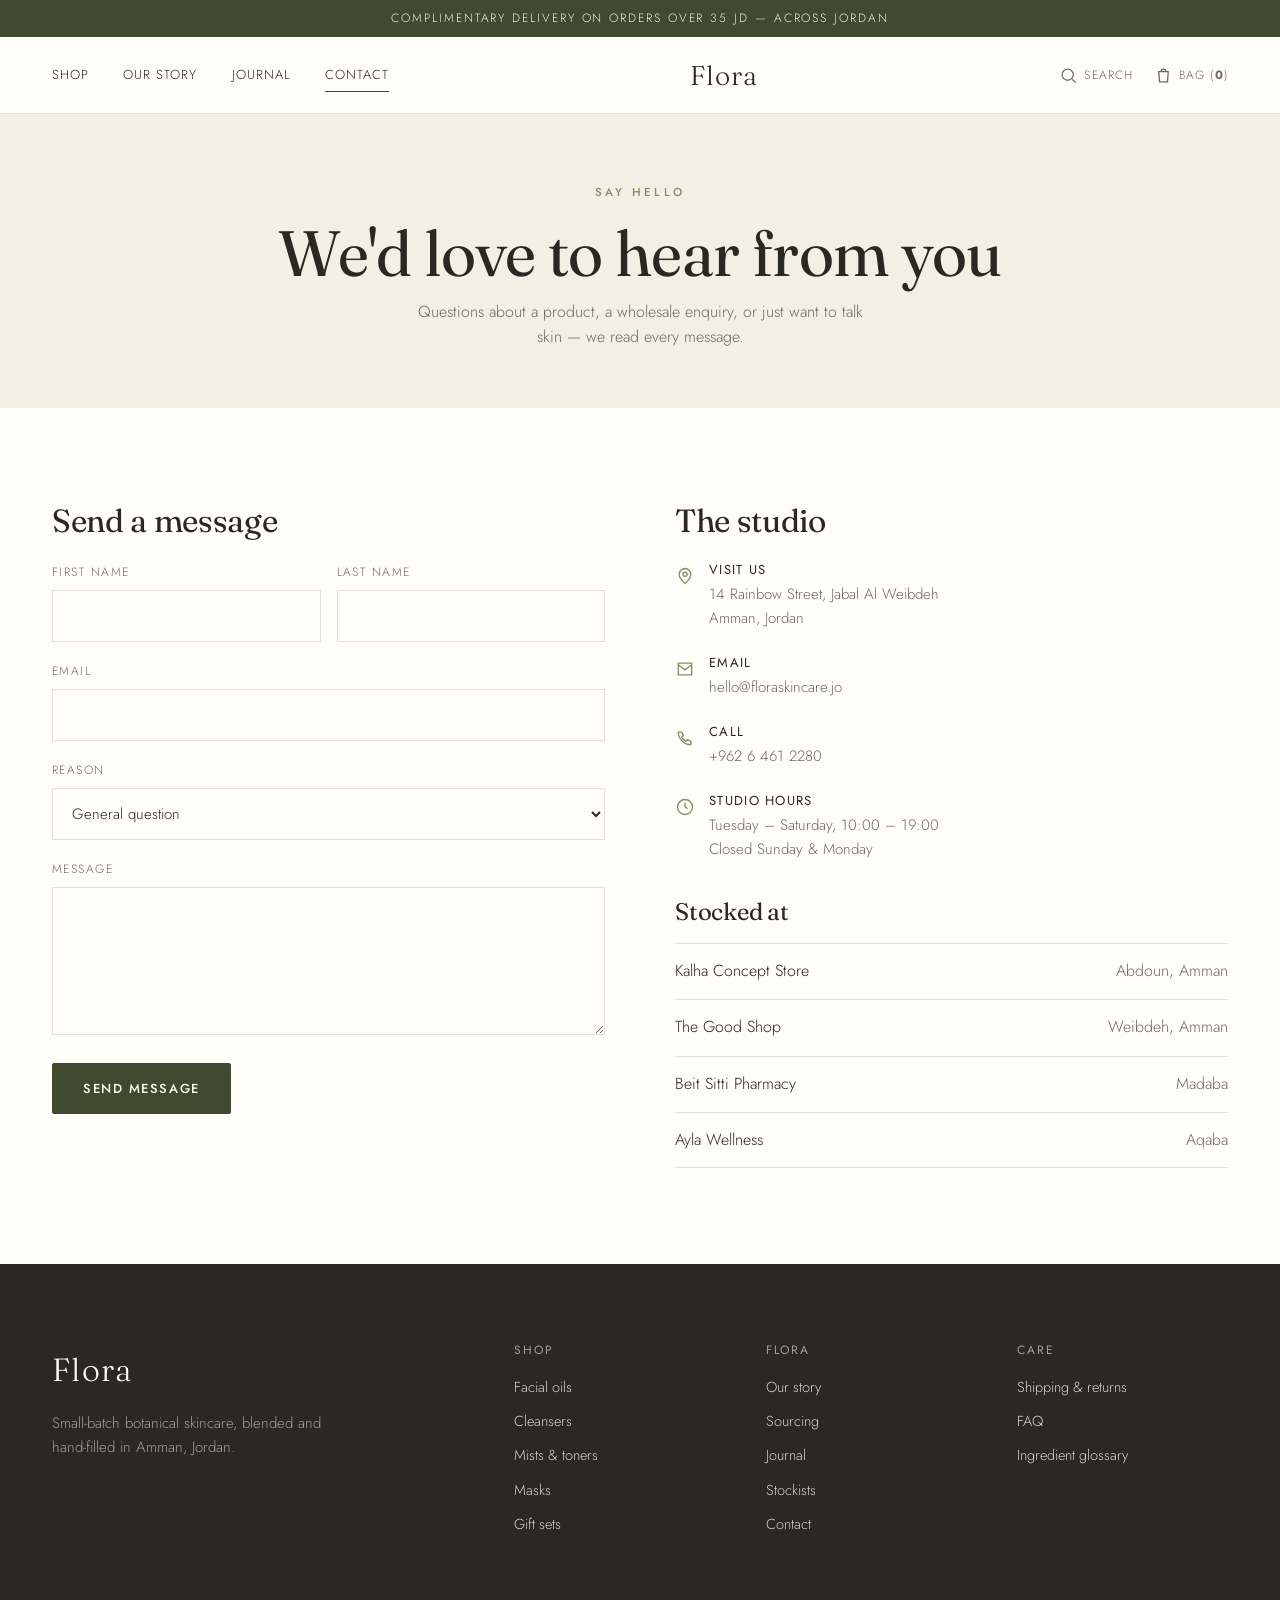
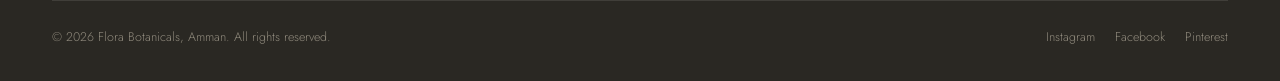
==== contact.html @ 38a959c9 "Flora — botanical skincare storefront Home, shop, story, journal and contact. Static site, no build " ====
<!DOCTYPE html>
<html lang="en">
<head>
<meta charset="UTF-8">
<meta name="viewport" content="width=device-width, initial-scale=1.0">
<title>Contact & Stockists — Flora Botanical Skincare</title>
<meta name="description" content="Visit the Flora studio in Jabal Al Weibdeh, Amman, find a stockist near you, or get in touch.">
<link rel="icon" href="assets/favicon.svg" type="image/svg+xml">
<link rel="preconnect" href="https://fonts.googleapis.com">
<link rel="preconnect" href="https://fonts.gstatic.com" crossorigin>
<link href="https://fonts.googleapis.com/css2?family=Fraunces:ital,opsz,wght@0,9..144,400;0,9..144,500;1,9..144,400&family=Jost:wght@300;400;500&display=swap" rel="stylesheet">
<link rel="stylesheet" href="assets/css/style.css">
</head>
<body>
<div class="topbar">Complimentary delivery on orders over 35 JD — across Jordan</div>
<header>
  <div class="wrap nav">
    <button class="burger" aria-label="Menu"><span></span><span></span><span></span></button>
    <nav class="nav-links"><a href="shop.html">Shop</a><a href="story.html">Our Story</a><a href="journal.html">Journal</a><a href="contact.html" class="active">Contact</a></nav>
    <a href="index.html" class="brand-word">Flora</a>
    <div class="nav-right">
      <span class="nav-icon"><svg viewBox="0 0 24 24" fill="none" stroke="currentColor" stroke-width="1.6"><circle cx="11" cy="11" r="7"/><path d="M21 21l-4.3-4.3"/></svg><span>Search</span></span>
      <a href="shop.html" class="nav-icon"><svg viewBox="0 0 24 24" fill="none" stroke="currentColor" stroke-width="1.6"><path d="M6 7h12l-1 13H7L6 7z"/><path d="M9 7a3 3 0 0 1 6 0"/></svg><span>Bag (<b data-cart-count>0</b>)</span></a>
    </div>
  </div>
</header>

<div class="page-hero">
  <span class="eyebrow">Say hello</span>
  <h1>We'd love to hear from you</h1>
  <p>Questions about a product, a wholesale enquiry, or just want to talk skin — we read every message.</p>
</div>

<section>
  <div class="wrap cgrid">
    <div data-r>
      <h2 style="font-size:32px;margin-bottom:24px">Send a message</h2>
      <form data-form>
        <div style="display:grid;grid-template-columns:1fr 1fr;gap:16px">
          <div class="field"><label>First name</label><input type="text" required></div>
          <div class="field"><label>Last name</label><input type="text" required></div>
        </div>
        <div class="field"><label>Email</label><input type="email" required></div>
        <div class="field"><label>Reason</label>
          <select><option>General question</option><option>Product advice</option><option>Order & delivery</option><option>Wholesale / stockist</option><option>Press</option></select>
        </div>
        <div class="field"><label>Message</label><textarea rows="5" required></textarea></div>
        <button class="btn" type="submit">Send message</button>
        <p data-note style="display:none;color:var(--sage);margin-top:14px">Thank you — we'll reply within two working days.</p>
      </form>
    </div>
    <div data-r>
      <h2 style="font-size:32px;margin-bottom:24px">The studio</h2>
      <div class="info-row"><svg viewBox="0 0 24 24" fill="none" stroke="currentColor" stroke-width="1.6"><path d="M12 21s-7-6-7-11a7 7 0 0 1 14 0c0 5-7 11-7 11z"/><circle cx="12" cy="10" r="2.5"/></svg><div><h4>Visit us</h4><p>14 Rainbow Street, Jabal Al Weibdeh<br>Amman, Jordan</p></div></div>
      <div class="info-row"><svg viewBox="0 0 24 24" fill="none" stroke="currentColor" stroke-width="1.6"><path d="M4 5h16v14H4z"/><path d="M4 7l8 6 8-6"/></svg><div><h4>Email</h4><p>hello@floraskincare.jo</p></div></div>
      <div class="info-row"><svg viewBox="0 0 24 24" fill="none" stroke="currentColor" stroke-width="1.6"><path d="M4 5c0 8 7 15 15 15v-4l-4-2-2 2a12 12 0 0 1-5-5l2-2-2-4H4z"/></svg><div><h4>Call</h4><p>+962 6 461 2280</p></div></div>
      <div class="info-row"><svg viewBox="0 0 24 24" fill="none" stroke="currentColor" stroke-width="1.6"><circle cx="12" cy="12" r="9"/><path d="M12 7v5l3 2"/></svg><div><h4>Studio hours</h4><p>Tuesday – Saturday, 10:00 – 19:00<br>Closed Sunday & Monday</p></div></div>

      <h3 style="font-size:24px;margin:38px 0 18px">Stocked at</h3>
      <div style="display:grid;gap:2px">
        <div style="display:flex;justify-content:space-between;padding:14px 0;border-top:1px solid var(--line)"><span>Kalha Concept Store</span><span style="color:var(--muted)">Abdoun, Amman</span></div>
        <div style="display:flex;justify-content:space-between;padding:14px 0;border-top:1px solid var(--line)"><span>The Good Shop</span><span style="color:var(--muted)">Weibdeh, Amman</span></div>
        <div style="display:flex;justify-content:space-between;padding:14px 0;border-top:1px solid var(--line)"><span>Beit Sitti Pharmacy</span><span style="color:var(--muted)">Madaba</span></div>
        <div style="display:flex;justify-content:space-between;padding:14px 0;border-top:1px solid var(--line);border-bottom:1px solid var(--line)"><span>Ayla Wellness</span><span style="color:var(--muted)">Aqaba</span></div>
      </div>
    </div>
  </div>
</section>

<footer>
  <div class="wrap">
    <div class="foot-top">
      <div class="foot-brand"><span class="brand-word">Flora</span><p>Small-batch botanical skincare, blended and hand-filled in Amman, Jordan.</p></div>
      <div class="foot-col"><h4>Shop</h4><a href="shop.html">Facial oils</a><a href="shop.html">Cleansers</a><a href="shop.html">Mists & toners</a><a href="shop.html">Masks</a><a href="shop.html">Gift sets</a></div>
      <div class="foot-col"><h4>Flora</h4><a href="story.html">Our story</a><a href="story.html">Sourcing</a><a href="journal.html">Journal</a><a href="contact.html">Stockists</a><a href="contact.html">Contact</a></div>
      <div class="foot-col"><h4>Care</h4><a href="contact.html">Shipping & returns</a><a href="contact.html">FAQ</a><a href="contact.html">Ingredient glossary</a></div>
    </div>
    <div class="foot-bottom"><span>© <span data-year>2026</span> Flora Botanicals, Amman. All rights reserved.</span><div class="socials"><a href="#">Instagram</a><a href="#">Facebook</a><a href="#">Pinterest</a></div></div>
  </div>
</footer>
<script src="assets/js/main.js"></script>
</body>
</html>
---- assets/css/style.css ----
/* Flora — botanical skincare. Design system. */
:root{
  --paper:#fffdf8; --cream:#f4efe4; --sand:#ece4d3;
  --olive:#3f4a2e; --sage:#7f9163; --sage-soft:#aeb994;
  --clay:#b06a49; --ink:#2a2823; --muted:#6f6a5e; --line:rgba(42,40,35,.14);
  --serif:"Fraunces",Georgia,serif; --sans:"Jost",system-ui,sans-serif;
  --wrap:1240px; --ease:cubic-bezier(.22,1,.36,1);
}
*{margin:0;padding:0;box-sizing:border-box}
html{scroll-behavior:smooth}
body{font-family:var(--sans);background:var(--paper);color:var(--ink);line-height:1.6;font-weight:300;-webkit-font-smoothing:antialiased}
img{display:block;max-width:100%}
a{color:inherit;text-decoration:none}
.wrap{max-width:var(--wrap);margin:0 auto;padding:0 32px}
h1,h2,h3,h4{font-family:var(--serif);font-weight:400;line-height:1.08;letter-spacing:-.01em}
.serif-i{font-style:italic}
.eyebrow{font-family:var(--sans);font-size:11.5px;letter-spacing:.28em;text-transform:uppercase;color:var(--sage);font-weight:500}
.lede{font-size:19px;color:var(--muted);font-weight:300;max-width:56ch}

/* buttons */
.btn{display:inline-flex;align-items:center;gap:9px;font-family:var(--sans);font-size:13px;letter-spacing:.12em;text-transform:uppercase;font-weight:500;padding:15px 30px;border-radius:2px;border:1px solid var(--olive);background:var(--olive);color:var(--paper);cursor:pointer;transition:.4s var(--ease)}
.btn:hover{background:transparent;color:var(--olive)}
.btn-ghost{background:transparent;color:var(--olive)}
.btn-ghost:hover{background:var(--olive);color:var(--paper)}
.link-underline{position:relative;font-size:13px;letter-spacing:.1em;text-transform:uppercase;padding-bottom:3px}
.link-underline::after{content:"";position:absolute;left:0;bottom:0;width:100%;height:1px;background:currentColor;transform:scaleX(0);transform-origin:right;transition:transform .4s var(--ease)}
.link-underline:hover::after{transform:scaleX(1);transform-origin:left}

/* announcement + header */
.topbar{background:var(--olive);color:var(--cream);text-align:center;font-size:12px;letter-spacing:.16em;text-transform:uppercase;padding:9px 16px}
header{position:sticky;top:0;z-index:50;background:rgba(255,253,248,.9);backdrop-filter:blur(10px);border-bottom:1px solid var(--line)}
.nav{display:flex;align-items:center;justify-content:space-between;height:76px}
.nav-links{display:flex;gap:34px}
.nav-links a{font-size:13px;letter-spacing:.08em;text-transform:uppercase;color:var(--ink);position:relative;padding:4px 0}
.nav-links a::after{content:"";position:absolute;left:0;bottom:-2px;width:100%;height:1px;background:var(--olive);transform:scaleX(0);transform-origin:right;transition:transform .35s var(--ease)}
.nav-links a:hover::after,.nav-links a.active::after{transform:scaleX(1);transform-origin:left}
.brand-word{font-family:var(--serif);font-size:27px;letter-spacing:.04em}
.nav-right{display:flex;align-items:center;gap:20px}
.nav-icon{display:flex;align-items:center;gap:6px;font-size:12px;letter-spacing:.1em;text-transform:uppercase;color:var(--muted)}
.nav-icon svg{width:19px;height:19px}
.burger{display:none;flex-direction:column;gap:5px;background:none;border:none;cursor:pointer;padding:6px}
.burger span{width:24px;height:1.5px;background:var(--ink);transition:.3s}

/* hero */
.hero{position:relative;min-height:88vh;display:flex;align-items:flex-end;overflow:hidden}
.hero-bg{position:absolute;inset:0}
.hero-bg img{width:100%;height:100%;object-fit:cover}
.hero-bg::after{content:"";position:absolute;inset:0;background:linear-gradient(180deg,rgba(30,34,20,.15),rgba(30,34,20,.55))}
.hero-in{position:relative;z-index:2;color:var(--paper);padding-bottom:74px;max-width:680px}
.hero-in .eyebrow{color:var(--sage-soft)}
.hero h1{font-size:clamp(46px,7vw,88px);color:var(--paper);margin:16px 0 20px}
.hero p{font-size:18px;color:rgba(255,253,248,.86);max-width:46ch;margin-bottom:30px;font-weight:300}
.hero .btn{border-color:var(--paper);background:var(--paper);color:var(--olive)}
.hero .btn:hover{background:transparent;color:var(--paper)}

/* section frame */
section{padding:96px 0}
.sec-head{display:flex;justify-content:space-between;align-items:flex-end;gap:24px;margin-bottom:52px;flex-wrap:wrap}
.sec-head h2{font-size:clamp(30px,4vw,46px)}
.sec-head p{max-width:40ch}

/* product grid */
.prod-grid{display:grid;grid-template-columns:repeat(3,1fr);gap:34px 30px}
.prod{cursor:pointer}
.prod-media{position:relative;aspect-ratio:4/5;overflow:hidden;background:var(--cream);margin-bottom:18px}
.prod-media img{width:100%;height:100%;object-fit:cover;transition:transform 1.1s var(--ease)}
.prod:hover .prod-media img{transform:scale(1.06)}
.prod-tag{position:absolute;top:14px;left:14px;background:var(--paper);color:var(--olive);font-size:10.5px;letter-spacing:.14em;text-transform:uppercase;padding:5px 11px;border-radius:2px}
.prod-cat{font-size:11px;letter-spacing:.16em;text-transform:uppercase;color:var(--sage);margin-bottom:6px}
.prod h3{font-size:21px;margin-bottom:4px}
.prod-foot{display:flex;justify-content:space-between;align-items:center;margin-top:9px}
.prod-price{font-family:var(--serif);font-size:18px}
.prod-add{font-size:11.5px;letter-spacing:.12em;text-transform:uppercase;color:var(--olive);border-bottom:1px solid var(--olive);padding-bottom:2px;opacity:0;transform:translateY(4px);transition:.4s var(--ease)}
.prod:hover .prod-add{opacity:1;transform:none}

/* split feature */
.split{display:grid;grid-template-columns:1fr 1fr;align-items:center;gap:76px}
.split.reverse .split-media{order:2}
.split-media{aspect-ratio:4/5;overflow:hidden;background:var(--cream)}
.split-media img{width:100%;height:100%;object-fit:cover}
.split-copy h2{font-size:clamp(30px,4vw,48px);margin:18px 0 22px}
.split-copy p{color:var(--muted);margin-bottom:18px}
.split-copy .btn{margin-top:14px}

/* ritual band */
.band{background:var(--olive);color:var(--cream)}
.band .eyebrow{color:var(--sage-soft)}
.steps{display:grid;grid-template-columns:repeat(3,1fr);gap:40px;margin-top:52px}
.step{border-top:1px solid rgba(255,253,248,.2);padding-top:22px}
.step .num{font-family:var(--serif);font-size:15px;color:var(--sage-soft);margin-bottom:16px}
.step h3{font-size:24px;color:var(--paper);margin-bottom:10px}
.step p{color:rgba(255,253,248,.72);font-size:15px}

/* ingredient marquee */
.ticker{border-top:1px solid var(--line);border-bottom:1px solid var(--line);overflow:hidden;padding:22px 0}
.ticker-in{display:flex;gap:56px;white-space:nowrap;animation:scroll 34s linear infinite;width:max-content}
.ticker span{font-family:var(--serif);font-size:26px;font-style:italic;color:var(--sage);display:inline-flex;align-items:center;gap:56px}
.ticker span::after{content:"✦";color:var(--clay);font-style:normal;font-size:14px}
@keyframes scroll{to{transform:translateX(-50%)}}

/* journal */
.jgrid{display:grid;grid-template-columns:repeat(3,1fr);gap:36px}
.jcard .jmedia{aspect-ratio:3/2;overflow:hidden;margin-bottom:18px;background:var(--cream)}
.jcard .jmedia img{width:100%;height:100%;object-fit:cover;transition:transform 1s var(--ease)}
.jcard:hover .jmedia img{transform:scale(1.05)}
.jcard .jmeta{font-size:11.5px;letter-spacing:.14em;text-transform:uppercase;color:var(--sage);margin-bottom:9px}
.jcard h3{font-size:23px;line-height:1.2;margin-bottom:8px}
.jcard p{color:var(--muted);font-size:15px}

/* testimonial */
.quote{text-align:center;max-width:840px;margin:0 auto}
.quote .stars{color:var(--clay);letter-spacing:4px;margin-bottom:26px}
.quote blockquote{font-family:var(--serif);font-size:clamp(26px,3.4vw,40px);line-height:1.25;font-style:italic}
.quote cite{display:block;margin-top:26px;font-style:normal;font-size:12px;letter-spacing:.16em;text-transform:uppercase;color:var(--muted)}

/* newsletter */
.news{background:var(--cream);text-align:center}
.news h2{font-size:clamp(30px,4vw,46px);margin-bottom:14px}
.news p{color:var(--muted);max-width:44ch;margin:0 auto 30px}
.news form{display:flex;max-width:460px;margin:0 auto;gap:10px}
.news input{flex:1;padding:15px 18px;border:1px solid var(--line);background:var(--paper);font:inherit;font-size:15px}
.news input:focus{outline:none;border-color:var(--olive)}

/* footer */
footer{background:var(--ink);color:#d8d2c4;padding:80px 0 34px}
.foot-top{display:grid;grid-template-columns:2fr 1fr 1fr 1fr;gap:40px;padding-bottom:54px;border-bottom:1px solid rgba(255,255,255,.1)}
.foot-brand .brand-word{color:var(--paper);font-size:32px}
.foot-brand p{color:#a49e90;margin-top:16px;max-width:34ch;font-size:15px}
.foot-col h4{font-family:var(--sans);font-size:12px;letter-spacing:.16em;text-transform:uppercase;color:#a49e90;margin-bottom:18px}
.foot-col a{display:block;color:#d8d2c4;font-size:14.5px;margin-bottom:11px;transition:.3s}
.foot-col a:hover{color:var(--sage-soft)}
.foot-bottom{display:flex;justify-content:space-between;align-items:center;padding-top:26px;font-size:12.5px;color:#8f897c;flex-wrap:wrap;gap:12px}
.foot-bottom .socials{display:flex;gap:20px}

/* page hero (inner) */
.page-hero{background:var(--cream);padding:64px 0 58px;text-align:center}
.page-hero h1{font-size:clamp(38px,5vw,64px);margin:14px 0 12px}
.page-hero p{color:var(--muted);max-width:52ch;margin:0 auto}

/* shop toolbar */
.shop-bar{display:flex;justify-content:space-between;align-items:center;margin-bottom:46px;flex-wrap:wrap;gap:18px}
.filters{display:flex;gap:8px;flex-wrap:wrap}
.filters button{font-family:var(--sans);font-size:12px;letter-spacing:.1em;text-transform:uppercase;padding:9px 18px;border:1px solid var(--line);background:transparent;color:var(--muted);cursor:pointer;border-radius:2px;transition:.3s}
.filters button.on,.filters button:hover{background:var(--olive);color:var(--paper);border-color:var(--olive)}
.sort{font-size:13px;color:var(--muted)}

/* reveal */
[data-r]{opacity:0;transform:translateY(22px);transition:opacity .8s var(--ease),transform .8s var(--ease)}
[data-r].in{opacity:1;transform:none}

/* forms / contact */
.cgrid{display:grid;grid-template-columns:1fr 1fr;gap:70px}
.field{margin-bottom:20px}
.field label{display:block;font-size:12px;letter-spacing:.12em;text-transform:uppercase;color:var(--muted);margin-bottom:8px}
.field input,.field textarea,.field select{width:100%;padding:13px 15px;border:1px solid var(--line);background:var(--paper);font:inherit;font-size:15px;color:var(--ink)}
.field input:focus,.field textarea:focus{outline:none;border-color:var(--olive)}
.info-row{display:flex;gap:14px;margin-bottom:26px}
.info-row svg{width:20px;height:20px;color:var(--sage);flex:none;margin-top:3px}
.info-row h4{font-family:var(--sans);font-size:13px;letter-spacing:.1em;text-transform:uppercase;margin-bottom:5px}
.info-row p{color:var(--muted);font-size:15px}

@media(max-width:1000px){
  .prod-grid,.jgrid,.steps{grid-template-columns:repeat(2,1fr)}
  .split,.cgrid{grid-template-columns:1fr;gap:40px}
  .split.reverse .split-media{order:0}
  .foot-top{grid-template-columns:1fr 1fr}
}
@media(max-width:640px){
  .wrap{padding:0 20px}
  .nav-links,.nav-icon span{display:none}
  .burger{display:flex}
  section{padding:64px 0}
  .prod-grid,.jgrid,.steps,.foot-top{grid-template-columns:1fr}
  .news form{flex-direction:column}
  .mobile-open .nav-links{display:flex;position:absolute;top:76px;left:0;right:0;flex-direction:column;background:var(--paper);padding:24px 20px;gap:18px;border-bottom:1px solid var(--line)}
}
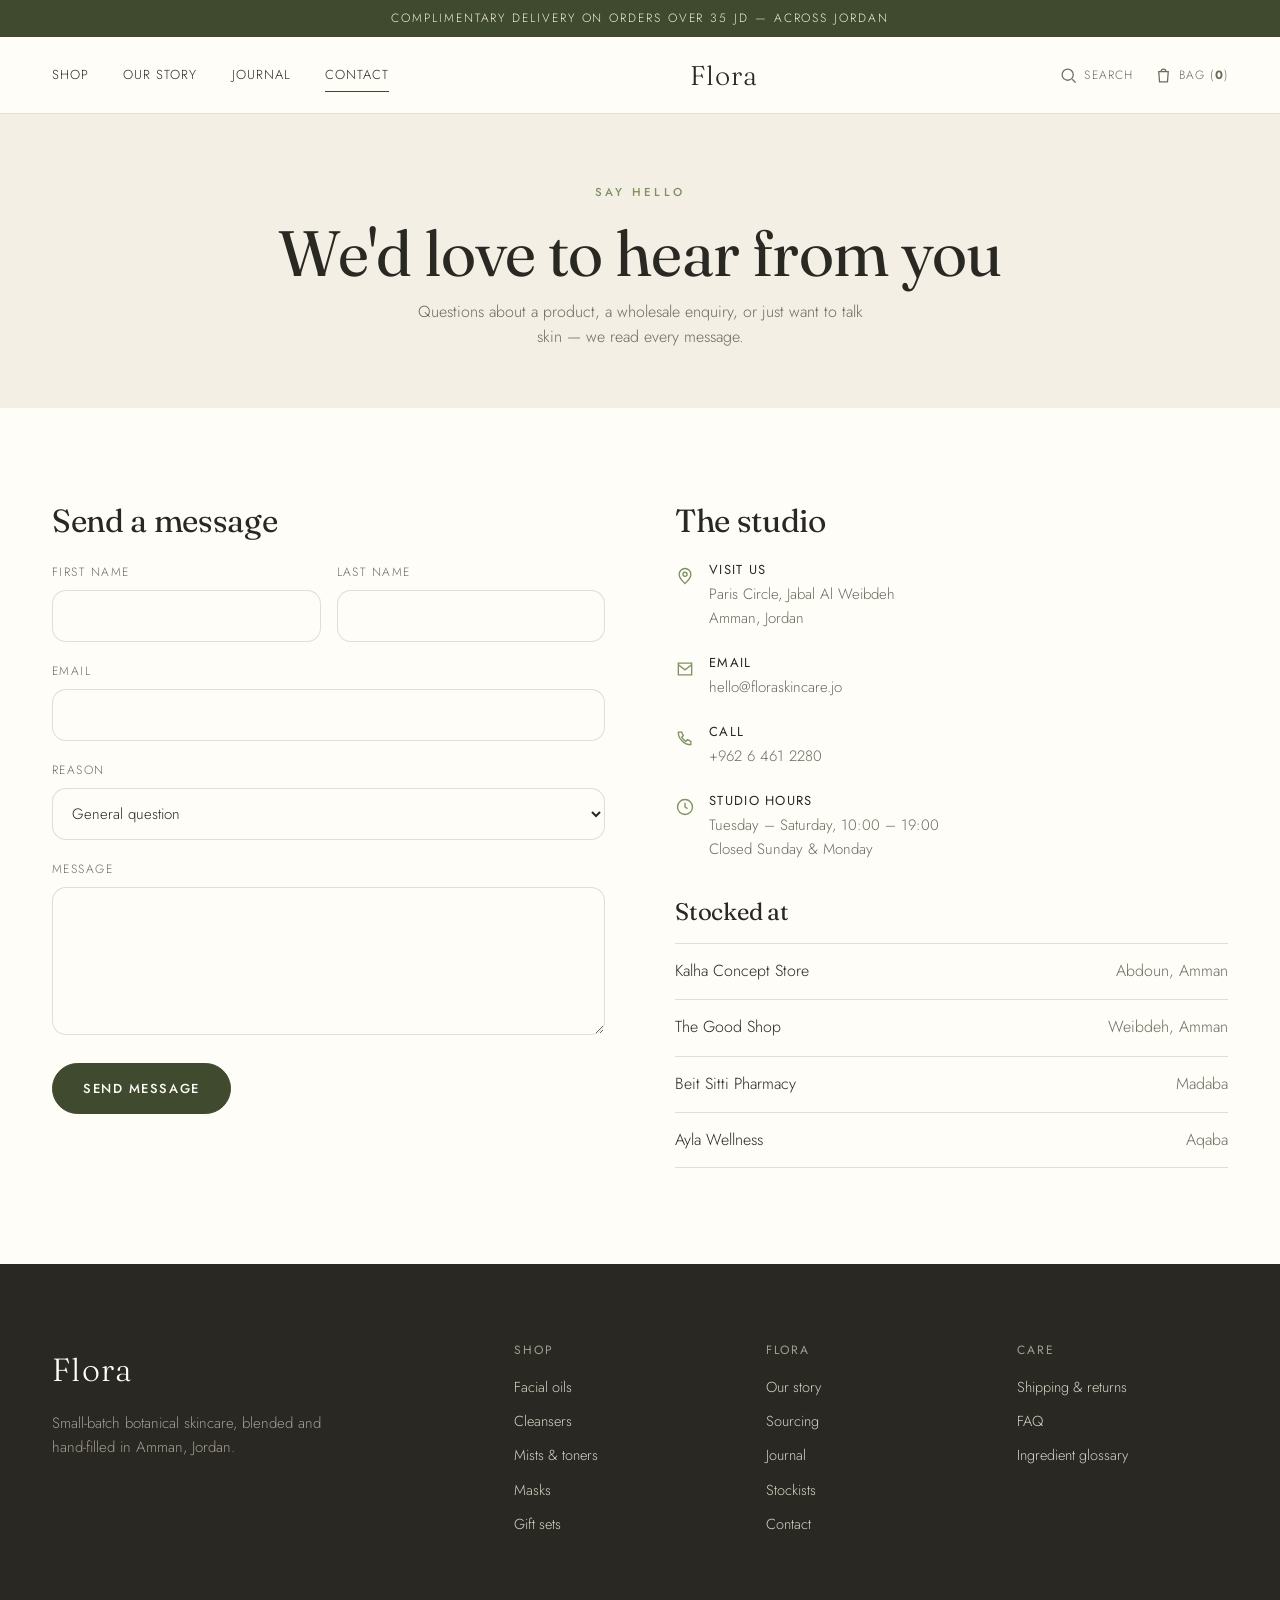
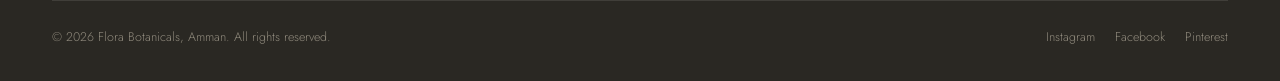
==== commit 30fc32af: "Flora: round the design; fix studio address - Introduce a rounded radius scale (--r-pill/--r-lg/--r-" ====
--- a/contact.html
+++ b/contact.html
@@ -51,7 +51,7 @@
     </div>
     <div data-r>
       <h2 style="font-size:32px;margin-bottom:24px">The studio</h2>
-      <div class="info-row"><svg viewBox="0 0 24 24" fill="none" stroke="currentColor" stroke-width="1.6"><path d="M12 21s-7-6-7-11a7 7 0 0 1 14 0c0 5-7 11-7 11z"/><circle cx="12" cy="10" r="2.5"/></svg><div><h4>Visit us</h4><p>14 Rainbow Street, Jabal Al Weibdeh<br>Amman, Jordan</p></div></div>
+      <div class="info-row"><svg viewBox="0 0 24 24" fill="none" stroke="currentColor" stroke-width="1.6"><path d="M12 21s-7-6-7-11a7 7 0 0 1 14 0c0 5-7 11-7 11z"/><circle cx="12" cy="10" r="2.5"/></svg><div><h4>Visit us</h4><p>Paris Circle, Jabal Al Weibdeh<br>Amman, Jordan</p></div></div>
       <div class="info-row"><svg viewBox="0 0 24 24" fill="none" stroke="currentColor" stroke-width="1.6"><path d="M4 5h16v14H4z"/><path d="M4 7l8 6 8-6"/></svg><div><h4>Email</h4><p>hello@floraskincare.jo</p></div></div>
       <div class="info-row"><svg viewBox="0 0 24 24" fill="none" stroke="currentColor" stroke-width="1.6"><path d="M4 5c0 8 7 15 15 15v-4l-4-2-2 2a12 12 0 0 1-5-5l2-2-2-4H4z"/></svg><div><h4>Call</h4><p>+962 6 461 2280</p></div></div>
       <div class="info-row"><svg viewBox="0 0 24 24" fill="none" stroke="currentColor" stroke-width="1.6"><circle cx="12" cy="12" r="9"/><path d="M12 7v5l3 2"/></svg><div><h4>Studio hours</h4><p>Tuesday – Saturday, 10:00 – 19:00<br>Closed Sunday & Monday</p></div></div>
--- a/assets/css/style.css
+++ b/assets/css/style.css
@@ -5,6 +5,8 @@
   --clay:#b06a49; --ink:#2a2823; --muted:#6f6a5e; --line:rgba(42,40,35,.14);
   --serif:"Fraunces",Georgia,serif; --sans:"Jost",system-ui,sans-serif;
   --wrap:1240px; --ease:cubic-bezier(.22,1,.36,1);
+  /* rounded, soft-edged design language (Flora leans organic, not sharp) */
+  --r-pill:999px; --r-lg:24px; --r-md:14px;
 }
 *{margin:0;padding:0;box-sizing:border-box}
 html{scroll-behavior:smooth}
@@ -18,7 +20,7 @@
 .lede{font-size:19px;color:var(--muted);font-weight:300;max-width:56ch}
 
 /* buttons */
-.btn{display:inline-flex;align-items:center;gap:9px;font-family:var(--sans);font-size:13px;letter-spacing:.12em;text-transform:uppercase;font-weight:500;padding:15px 30px;border-radius:2px;border:1px solid var(--olive);background:var(--olive);color:var(--paper);cursor:pointer;transition:.4s var(--ease)}
+.btn{display:inline-flex;align-items:center;gap:9px;font-family:var(--sans);font-size:13px;letter-spacing:.12em;text-transform:uppercase;font-weight:500;padding:15px 30px;border-radius:var(--r-pill);border:1px solid var(--olive);background:var(--olive);color:var(--paper);cursor:pointer;transition:.4s var(--ease)}
 .btn:hover{background:transparent;color:var(--olive)}
 .btn-ghost{background:transparent;color:var(--olive)}
 .btn-ghost:hover{background:var(--olive);color:var(--paper)}
@@ -62,10 +64,10 @@
 /* product grid */
 .prod-grid{display:grid;grid-template-columns:repeat(3,1fr);gap:34px 30px}
 .prod{cursor:pointer}
-.prod-media{position:relative;aspect-ratio:4/5;overflow:hidden;background:var(--cream);margin-bottom:18px}
+.prod-media{position:relative;aspect-ratio:4/5;overflow:hidden;background:var(--cream);margin-bottom:18px;border-radius:var(--r-lg)}
 .prod-media img{width:100%;height:100%;object-fit:cover;transition:transform 1.1s var(--ease)}
 .prod:hover .prod-media img{transform:scale(1.06)}
-.prod-tag{position:absolute;top:14px;left:14px;background:var(--paper);color:var(--olive);font-size:10.5px;letter-spacing:.14em;text-transform:uppercase;padding:5px 11px;border-radius:2px}
+.prod-tag{position:absolute;top:14px;left:14px;background:var(--paper);color:var(--olive);font-size:10.5px;letter-spacing:.14em;text-transform:uppercase;padding:5px 11px;border-radius:var(--r-pill)}
 .prod-cat{font-size:11px;letter-spacing:.16em;text-transform:uppercase;color:var(--sage);margin-bottom:6px}
 .prod h3{font-size:21px;margin-bottom:4px}
 .prod-foot{display:flex;justify-content:space-between;align-items:center;margin-top:9px}
@@ -76,7 +78,7 @@
 /* split feature */
 .split{display:grid;grid-template-columns:1fr 1fr;align-items:center;gap:76px}
 .split.reverse .split-media{order:2}
-.split-media{aspect-ratio:4/5;overflow:hidden;background:var(--cream)}
+.split-media{aspect-ratio:4/5;overflow:hidden;background:var(--cream);border-radius:var(--r-lg)}
 .split-media img{width:100%;height:100%;object-fit:cover}
 .split-copy h2{font-size:clamp(30px,4vw,48px);margin:18px 0 22px}
 .split-copy p{color:var(--muted);margin-bottom:18px}
@@ -100,7 +102,7 @@
 
 /* journal */
 .jgrid{display:grid;grid-template-columns:repeat(3,1fr);gap:36px}
-.jcard .jmedia{aspect-ratio:3/2;overflow:hidden;margin-bottom:18px;background:var(--cream)}
+.jcard .jmedia{aspect-ratio:3/2;overflow:hidden;margin-bottom:18px;background:var(--cream);border-radius:var(--r-lg)}
 .jcard .jmedia img{width:100%;height:100%;object-fit:cover;transition:transform 1s var(--ease)}
 .jcard:hover .jmedia img{transform:scale(1.05)}
 .jcard .jmeta{font-size:11.5px;letter-spacing:.14em;text-transform:uppercase;color:var(--sage);margin-bottom:9px}
@@ -118,7 +120,7 @@
 .news h2{font-size:clamp(30px,4vw,46px);margin-bottom:14px}
 .news p{color:var(--muted);max-width:44ch;margin:0 auto 30px}
 .news form{display:flex;max-width:460px;margin:0 auto;gap:10px}
-.news input{flex:1;padding:15px 18px;border:1px solid var(--line);background:var(--paper);font:inherit;font-size:15px}
+.news input{flex:1;padding:15px 18px;border:1px solid var(--line);background:var(--paper);font:inherit;font-size:15px;border-radius:var(--r-md)}
 .news input:focus{outline:none;border-color:var(--olive)}
 
 /* footer */
@@ -140,7 +142,7 @@
 /* shop toolbar */
 .shop-bar{display:flex;justify-content:space-between;align-items:center;margin-bottom:46px;flex-wrap:wrap;gap:18px}
 .filters{display:flex;gap:8px;flex-wrap:wrap}
-.filters button{font-family:var(--sans);font-size:12px;letter-spacing:.1em;text-transform:uppercase;padding:9px 18px;border:1px solid var(--line);background:transparent;color:var(--muted);cursor:pointer;border-radius:2px;transition:.3s}
+.filters button{font-family:var(--sans);font-size:12px;letter-spacing:.1em;text-transform:uppercase;padding:9px 18px;border:1px solid var(--line);background:transparent;color:var(--muted);cursor:pointer;border-radius:var(--r-pill);transition:.3s}
 .filters button.on,.filters button:hover{background:var(--olive);color:var(--paper);border-color:var(--olive)}
 .sort{font-size:13px;color:var(--muted)}
 
@@ -152,7 +154,7 @@
 .cgrid{display:grid;grid-template-columns:1fr 1fr;gap:70px}
 .field{margin-bottom:20px}
 .field label{display:block;font-size:12px;letter-spacing:.12em;text-transform:uppercase;color:var(--muted);margin-bottom:8px}
-.field input,.field textarea,.field select{width:100%;padding:13px 15px;border:1px solid var(--line);background:var(--paper);font:inherit;font-size:15px;color:var(--ink)}
+.field input,.field textarea,.field select{width:100%;padding:13px 15px;border:1px solid var(--line);background:var(--paper);font:inherit;font-size:15px;color:var(--ink);border-radius:var(--r-md)}
 .field input:focus,.field textarea:focus{outline:none;border-color:var(--olive)}
 .info-row{display:flex;gap:14px;margin-bottom:26px}
 .info-row svg{width:20px;height:20px;color:var(--sage);flex:none;margin-top:3px}
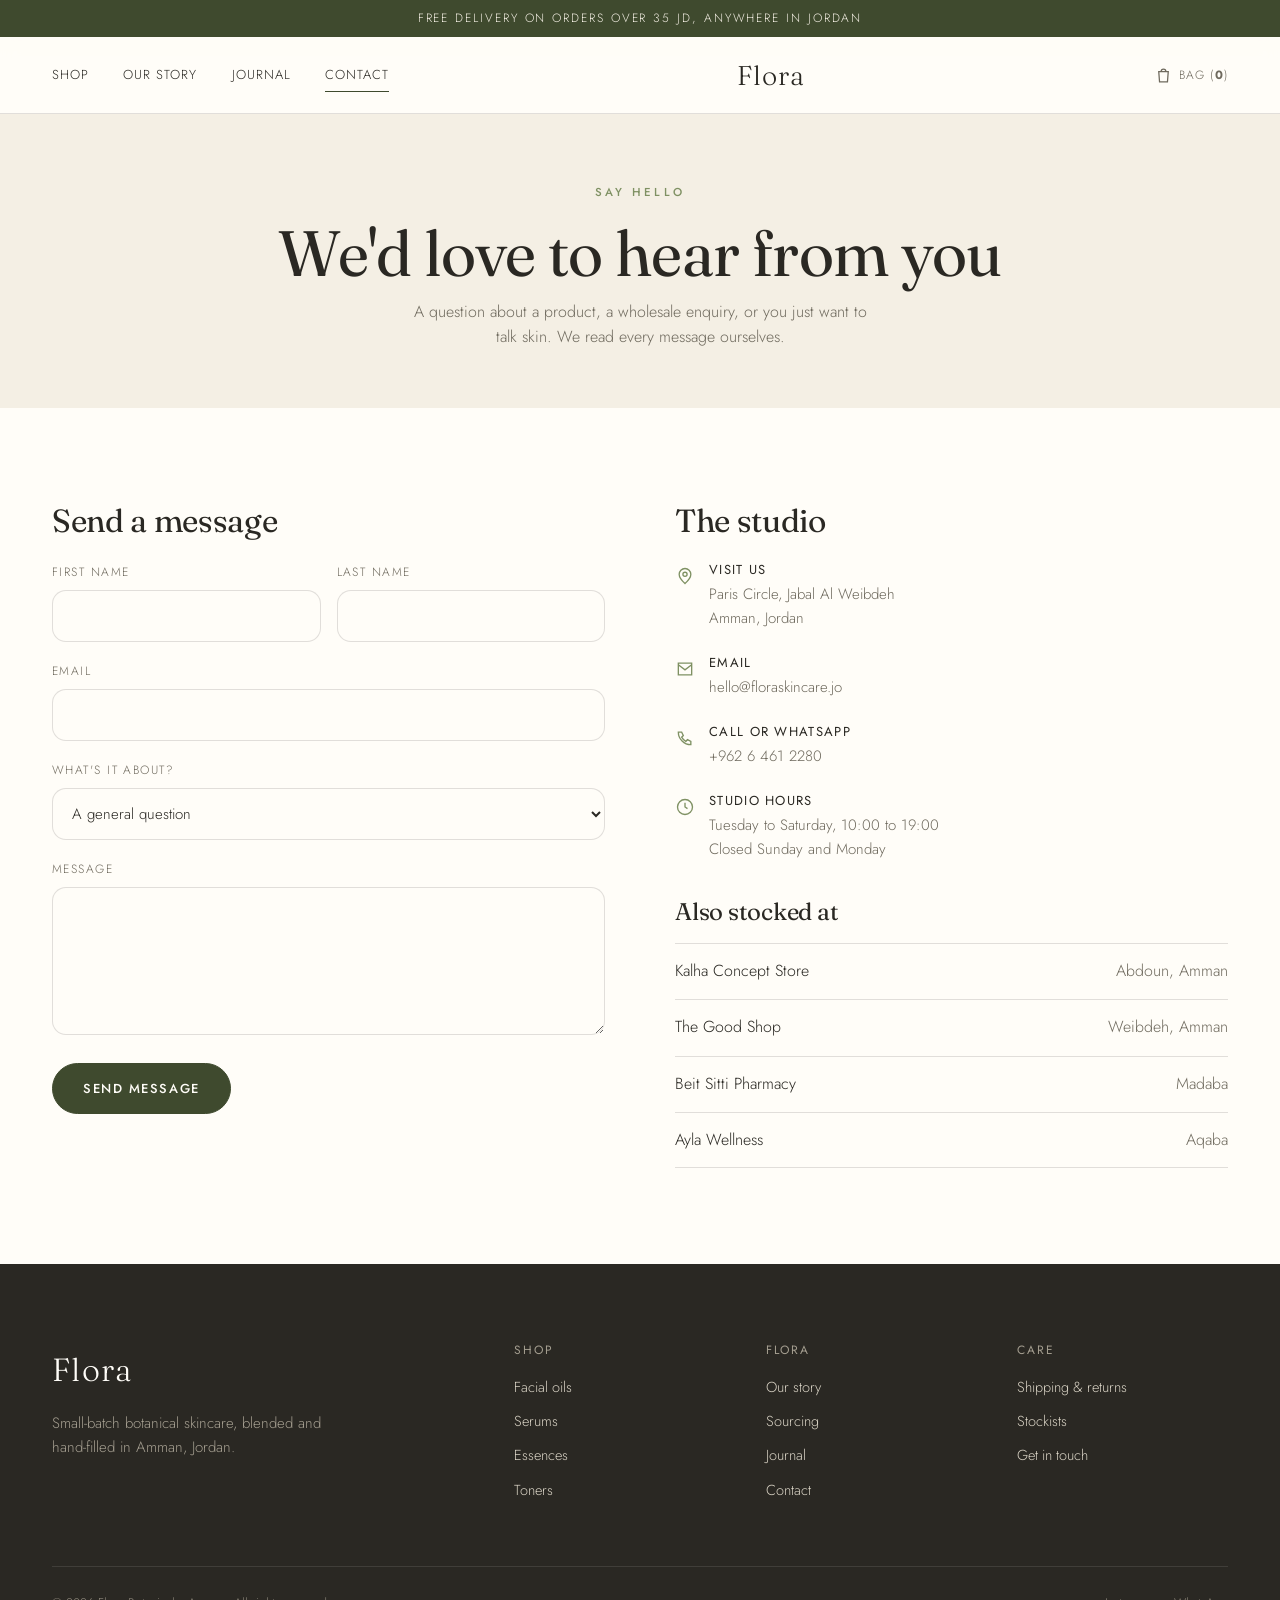
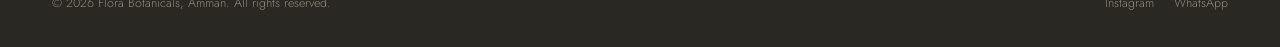
==== commit 958a98ed: "Rewrite copy in a human voice; fix product images and dead links - Rewrite all page copy away from t" ====
--- a/contact.html
+++ b/contact.html
@@ -3,8 +3,8 @@
 <head>
 <meta charset="UTF-8">
 <meta name="viewport" content="width=device-width, initial-scale=1.0">
-<title>Contact & Stockists — Flora Botanical Skincare</title>
-<meta name="description" content="Visit the Flora studio in Jabal Al Weibdeh, Amman, find a stockist near you, or get in touch.">
+<title>Contact &amp; Stockists - Flora Botanical Skincare</title>
+<meta name="description" content="Visit the Flora studio in Jabal Al Weibdeh, Amman, find a stockist near you, or send us a message.">
 <link rel="icon" href="assets/favicon.svg" type="image/svg+xml">
 <link rel="preconnect" href="https://fonts.googleapis.com">
 <link rel="preconnect" href="https://fonts.gstatic.com" crossorigin>
@@ -12,14 +12,13 @@
 <link rel="stylesheet" href="assets/css/style.css">
 </head>
 <body>
-<div class="topbar">Complimentary delivery on orders over 35 JD — across Jordan</div>
+<div class="topbar">Free delivery on orders over 35 JD, anywhere in Jordan</div>
 <header>
   <div class="wrap nav">
     <button class="burger" aria-label="Menu"><span></span><span></span><span></span></button>
     <nav class="nav-links"><a href="shop.html">Shop</a><a href="story.html">Our Story</a><a href="journal.html">Journal</a><a href="contact.html" class="active">Contact</a></nav>
     <a href="index.html" class="brand-word">Flora</a>
     <div class="nav-right">
-      <span class="nav-icon"><svg viewBox="0 0 24 24" fill="none" stroke="currentColor" stroke-width="1.6"><circle cx="11" cy="11" r="7"/><path d="M21 21l-4.3-4.3"/></svg><span>Search</span></span>
       <a href="shop.html" class="nav-icon"><svg viewBox="0 0 24 24" fill="none" stroke="currentColor" stroke-width="1.6"><path d="M6 7h12l-1 13H7L6 7z"/><path d="M9 7a3 3 0 0 1 6 0"/></svg><span>Bag (<b data-cart-count>0</b>)</span></a>
     </div>
   </div>
@@ -28,7 +27,7 @@
 <div class="page-hero">
   <span class="eyebrow">Say hello</span>
   <h1>We'd love to hear from you</h1>
-  <p>Questions about a product, a wholesale enquiry, or just want to talk skin — we read every message.</p>
+  <p>A question about a product, a wholesale enquiry, or you just want to talk skin. We read every message ourselves.</p>
 </div>
 
 <section>
@@ -41,22 +40,22 @@
           <div class="field"><label>Last name</label><input type="text" required></div>
         </div>
         <div class="field"><label>Email</label><input type="email" required></div>
-        <div class="field"><label>Reason</label>
-          <select><option>General question</option><option>Product advice</option><option>Order & delivery</option><option>Wholesale / stockist</option><option>Press</option></select>
+        <div class="field"><label>What's it about?</label>
+          <select><option>A general question</option><option>Advice on a product</option><option>An order or delivery</option><option>Wholesale / stockist</option><option>Press</option></select>
         </div>
         <div class="field"><label>Message</label><textarea rows="5" required></textarea></div>
         <button class="btn" type="submit">Send message</button>
-        <p data-note style="display:none;color:var(--sage);margin-top:14px">Thank you — we'll reply within two working days.</p>
+        <p data-note style="display:none;color:var(--sage);margin-top:14px">Thanks. We'll get back to you within two working days.</p>
       </form>
     </div>
     <div data-r>
       <h2 style="font-size:32px;margin-bottom:24px">The studio</h2>
       <div class="info-row"><svg viewBox="0 0 24 24" fill="none" stroke="currentColor" stroke-width="1.6"><path d="M12 21s-7-6-7-11a7 7 0 0 1 14 0c0 5-7 11-7 11z"/><circle cx="12" cy="10" r="2.5"/></svg><div><h4>Visit us</h4><p>Paris Circle, Jabal Al Weibdeh<br>Amman, Jordan</p></div></div>
       <div class="info-row"><svg viewBox="0 0 24 24" fill="none" stroke="currentColor" stroke-width="1.6"><path d="M4 5h16v14H4z"/><path d="M4 7l8 6 8-6"/></svg><div><h4>Email</h4><p>hello@floraskincare.jo</p></div></div>
-      <div class="info-row"><svg viewBox="0 0 24 24" fill="none" stroke="currentColor" stroke-width="1.6"><path d="M4 5c0 8 7 15 15 15v-4l-4-2-2 2a12 12 0 0 1-5-5l2-2-2-4H4z"/></svg><div><h4>Call</h4><p>+962 6 461 2280</p></div></div>
-      <div class="info-row"><svg viewBox="0 0 24 24" fill="none" stroke="currentColor" stroke-width="1.6"><circle cx="12" cy="12" r="9"/><path d="M12 7v5l3 2"/></svg><div><h4>Studio hours</h4><p>Tuesday – Saturday, 10:00 – 19:00<br>Closed Sunday & Monday</p></div></div>
+      <div class="info-row"><svg viewBox="0 0 24 24" fill="none" stroke="currentColor" stroke-width="1.6"><path d="M4 5c0 8 7 15 15 15v-4l-4-2-2 2a12 12 0 0 1-5-5l2-2-2-4H4z"/></svg><div><h4>Call or WhatsApp</h4><p>+962 6 461 2280</p></div></div>
+      <div class="info-row"><svg viewBox="0 0 24 24" fill="none" stroke="currentColor" stroke-width="1.6"><circle cx="12" cy="12" r="9"/><path d="M12 7v5l3 2"/></svg><div><h4>Studio hours</h4><p>Tuesday to Saturday, 10:00 to 19:00<br>Closed Sunday and Monday</p></div></div>
 
-      <h3 style="font-size:24px;margin:38px 0 18px">Stocked at</h3>
+      <h3 style="font-size:24px;margin:38px 0 18px">Also stocked at</h3>
       <div style="display:grid;gap:2px">
         <div style="display:flex;justify-content:space-between;padding:14px 0;border-top:1px solid var(--line)"><span>Kalha Concept Store</span><span style="color:var(--muted)">Abdoun, Amman</span></div>
         <div style="display:flex;justify-content:space-between;padding:14px 0;border-top:1px solid var(--line)"><span>The Good Shop</span><span style="color:var(--muted)">Weibdeh, Amman</span></div>
@@ -71,11 +70,11 @@
   <div class="wrap">
     <div class="foot-top">
       <div class="foot-brand"><span class="brand-word">Flora</span><p>Small-batch botanical skincare, blended and hand-filled in Amman, Jordan.</p></div>
-      <div class="foot-col"><h4>Shop</h4><a href="shop.html">Facial oils</a><a href="shop.html">Cleansers</a><a href="shop.html">Mists & toners</a><a href="shop.html">Masks</a><a href="shop.html">Gift sets</a></div>
-      <div class="foot-col"><h4>Flora</h4><a href="story.html">Our story</a><a href="story.html">Sourcing</a><a href="journal.html">Journal</a><a href="contact.html">Stockists</a><a href="contact.html">Contact</a></div>
-      <div class="foot-col"><h4>Care</h4><a href="contact.html">Shipping & returns</a><a href="contact.html">FAQ</a><a href="contact.html">Ingredient glossary</a></div>
+      <div class="foot-col"><h4>Shop</h4><a href="shop.html">Facial oils</a><a href="shop.html">Serums</a><a href="shop.html">Essences</a><a href="shop.html">Toners</a></div>
+      <div class="foot-col"><h4>Flora</h4><a href="story.html">Our story</a><a href="story.html">Sourcing</a><a href="journal.html">Journal</a><a href="contact.html">Contact</a></div>
+      <div class="foot-col"><h4>Care</h4><a href="contact.html">Shipping &amp; returns</a><a href="contact.html">Stockists</a><a href="contact.html">Get in touch</a></div>
     </div>
-    <div class="foot-bottom"><span>© <span data-year>2026</span> Flora Botanicals, Amman. All rights reserved.</span><div class="socials"><a href="#">Instagram</a><a href="#">Facebook</a><a href="#">Pinterest</a></div></div>
+    <div class="foot-bottom"><span>© <span data-year>2026</span> Flora Botanicals, Amman. All rights reserved.</span><div class="socials"><a href="https://instagram.com/flora.amman" target="_blank" rel="noopener">Instagram</a><a href="https://wa.me/96264612280" target="_blank" rel="noopener">WhatsApp</a></div></div>
   </div>
 </footer>
 <script src="assets/js/main.js"></script>
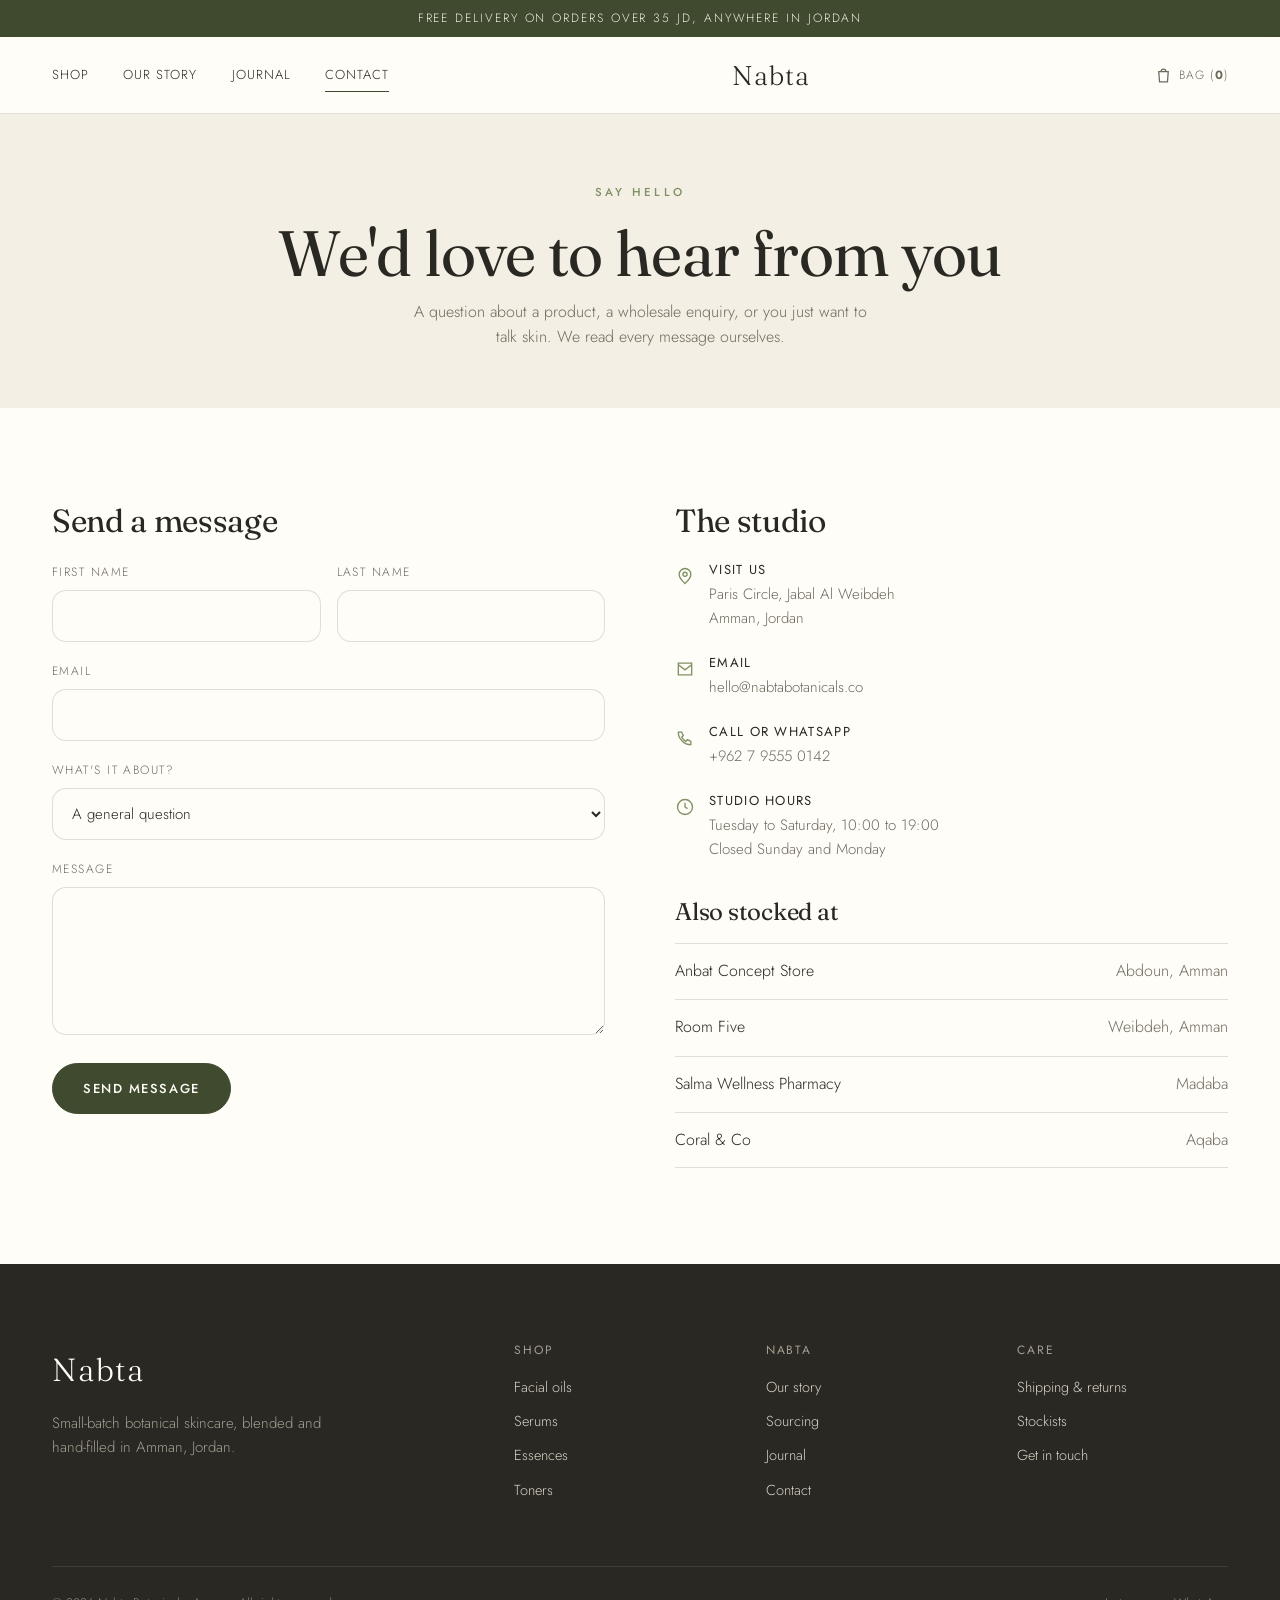
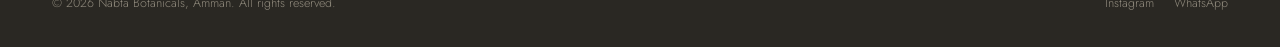
==== commit adbe342f: "Rename brand Flora -> Nabta; use made-up contact details These are showcase sites, not live client s" ====
--- a/contact.html
+++ b/contact.html
@@ -3,8 +3,8 @@
 <head>
 <meta charset="UTF-8">
 <meta name="viewport" content="width=device-width, initial-scale=1.0">
-<title>Contact &amp; Stockists - Flora Botanical Skincare</title>
-<meta name="description" content="Visit the Flora studio in Jabal Al Weibdeh, Amman, find a stockist near you, or send us a message.">
+<title>Contact &amp; Stockists - Nabta Botanical Skincare</title>
+<meta name="description" content="Visit the Nabta studio in Jabal Al Weibdeh, Amman, find a stockist near you, or send us a message.">
 <link rel="icon" href="assets/favicon.svg" type="image/svg+xml">
 <link rel="preconnect" href="https://fonts.googleapis.com">
 <link rel="preconnect" href="https://fonts.gstatic.com" crossorigin>
@@ -17,7 +17,7 @@
   <div class="wrap nav">
     <button class="burger" aria-label="Menu"><span></span><span></span><span></span></button>
     <nav class="nav-links"><a href="shop.html">Shop</a><a href="story.html">Our Story</a><a href="journal.html">Journal</a><a href="contact.html" class="active">Contact</a></nav>
-    <a href="index.html" class="brand-word">Flora</a>
+    <a href="index.html" class="brand-word">Nabta</a>
     <div class="nav-right">
       <a href="shop.html" class="nav-icon"><svg viewBox="0 0 24 24" fill="none" stroke="currentColor" stroke-width="1.6"><path d="M6 7h12l-1 13H7L6 7z"/><path d="M9 7a3 3 0 0 1 6 0"/></svg><span>Bag (<b data-cart-count>0</b>)</span></a>
     </div>
@@ -51,16 +51,16 @@
     <div data-r>
       <h2 style="font-size:32px;margin-bottom:24px">The studio</h2>
       <div class="info-row"><svg viewBox="0 0 24 24" fill="none" stroke="currentColor" stroke-width="1.6"><path d="M12 21s-7-6-7-11a7 7 0 0 1 14 0c0 5-7 11-7 11z"/><circle cx="12" cy="10" r="2.5"/></svg><div><h4>Visit us</h4><p>Paris Circle, Jabal Al Weibdeh<br>Amman, Jordan</p></div></div>
-      <div class="info-row"><svg viewBox="0 0 24 24" fill="none" stroke="currentColor" stroke-width="1.6"><path d="M4 5h16v14H4z"/><path d="M4 7l8 6 8-6"/></svg><div><h4>Email</h4><p>hello@floraskincare.jo</p></div></div>
-      <div class="info-row"><svg viewBox="0 0 24 24" fill="none" stroke="currentColor" stroke-width="1.6"><path d="M4 5c0 8 7 15 15 15v-4l-4-2-2 2a12 12 0 0 1-5-5l2-2-2-4H4z"/></svg><div><h4>Call or WhatsApp</h4><p>+962 6 461 2280</p></div></div>
+      <div class="info-row"><svg viewBox="0 0 24 24" fill="none" stroke="currentColor" stroke-width="1.6"><path d="M4 5h16v14H4z"/><path d="M4 7l8 6 8-6"/></svg><div><h4>Email</h4><p>hello@nabtabotanicals.co</p></div></div>
+      <div class="info-row"><svg viewBox="0 0 24 24" fill="none" stroke="currentColor" stroke-width="1.6"><path d="M4 5c0 8 7 15 15 15v-4l-4-2-2 2a12 12 0 0 1-5-5l2-2-2-4H4z"/></svg><div><h4>Call or WhatsApp</h4><p>+962 7 9555 0142</p></div></div>
       <div class="info-row"><svg viewBox="0 0 24 24" fill="none" stroke="currentColor" stroke-width="1.6"><circle cx="12" cy="12" r="9"/><path d="M12 7v5l3 2"/></svg><div><h4>Studio hours</h4><p>Tuesday to Saturday, 10:00 to 19:00<br>Closed Sunday and Monday</p></div></div>
 
       <h3 style="font-size:24px;margin:38px 0 18px">Also stocked at</h3>
       <div style="display:grid;gap:2px">
-        <div style="display:flex;justify-content:space-between;padding:14px 0;border-top:1px solid var(--line)"><span>Kalha Concept Store</span><span style="color:var(--muted)">Abdoun, Amman</span></div>
-        <div style="display:flex;justify-content:space-between;padding:14px 0;border-top:1px solid var(--line)"><span>The Good Shop</span><span style="color:var(--muted)">Weibdeh, Amman</span></div>
-        <div style="display:flex;justify-content:space-between;padding:14px 0;border-top:1px solid var(--line)"><span>Beit Sitti Pharmacy</span><span style="color:var(--muted)">Madaba</span></div>
-        <div style="display:flex;justify-content:space-between;padding:14px 0;border-top:1px solid var(--line);border-bottom:1px solid var(--line)"><span>Ayla Wellness</span><span style="color:var(--muted)">Aqaba</span></div>
+        <div style="display:flex;justify-content:space-between;padding:14px 0;border-top:1px solid var(--line)"><span>Anbat Concept Store</span><span style="color:var(--muted)">Abdoun, Amman</span></div>
+        <div style="display:flex;justify-content:space-between;padding:14px 0;border-top:1px solid var(--line)"><span>Room Five</span><span style="color:var(--muted)">Weibdeh, Amman</span></div>
+        <div style="display:flex;justify-content:space-between;padding:14px 0;border-top:1px solid var(--line)"><span>Salma Wellness Pharmacy</span><span style="color:var(--muted)">Madaba</span></div>
+        <div style="display:flex;justify-content:space-between;padding:14px 0;border-top:1px solid var(--line);border-bottom:1px solid var(--line)"><span>Coral & Co</span><span style="color:var(--muted)">Aqaba</span></div>
       </div>
     </div>
   </div>
@@ -69,12 +69,12 @@
 <footer>
   <div class="wrap">
     <div class="foot-top">
-      <div class="foot-brand"><span class="brand-word">Flora</span><p>Small-batch botanical skincare, blended and hand-filled in Amman, Jordan.</p></div>
+      <div class="foot-brand"><span class="brand-word">Nabta</span><p>Small-batch botanical skincare, blended and hand-filled in Amman, Jordan.</p></div>
       <div class="foot-col"><h4>Shop</h4><a href="shop.html">Facial oils</a><a href="shop.html">Serums</a><a href="shop.html">Essences</a><a href="shop.html">Toners</a></div>
-      <div class="foot-col"><h4>Flora</h4><a href="story.html">Our story</a><a href="story.html">Sourcing</a><a href="journal.html">Journal</a><a href="contact.html">Contact</a></div>
+      <div class="foot-col"><h4>Nabta</h4><a href="story.html">Our story</a><a href="story.html">Sourcing</a><a href="journal.html">Journal</a><a href="contact.html">Contact</a></div>
       <div class="foot-col"><h4>Care</h4><a href="contact.html">Shipping &amp; returns</a><a href="contact.html">Stockists</a><a href="contact.html">Get in touch</a></div>
     </div>
-    <div class="foot-bottom"><span>© <span data-year>2026</span> Flora Botanicals, Amman. All rights reserved.</span><div class="socials"><a href="https://instagram.com/flora.amman" target="_blank" rel="noopener">Instagram</a><a href="https://wa.me/96264612280" target="_blank" rel="noopener">WhatsApp</a></div></div>
+    <div class="foot-bottom"><span>© <span data-year>2026</span> Nabta Botanicals, Amman. All rights reserved.</span><div class="socials"><a href="https://instagram.com/nabta.botanicals" target="_blank" rel="noopener">Instagram</a><a href="https://wa.me/962795550142" target="_blank" rel="noopener">WhatsApp</a></div></div>
   </div>
 </footer>
 <script src="assets/js/main.js"></script>
--- a/assets/css/style.css
+++ b/assets/css/style.css
@@ -1,11 +1,11 @@
-/* Flora — botanical skincare. Design system. */
+/* Nabta — botanical skincare. Design system. */
 :root{
   --paper:#fffdf8; --cream:#f4efe4; --sand:#ece4d3;
   --olive:#3f4a2e; --sage:#7f9163; --sage-soft:#aeb994;
   --clay:#b06a49; --ink:#2a2823; --muted:#6f6a5e; --line:rgba(42,40,35,.14);
   --serif:"Fraunces",Georgia,serif; --sans:"Jost",system-ui,sans-serif;
   --wrap:1240px; --ease:cubic-bezier(.22,1,.36,1);
-  /* rounded, soft-edged design language (Flora leans organic, not sharp) */
+  /* rounded, soft-edged design language (Nabta leans organic, not sharp) */
   --r-pill:999px; --r-lg:24px; --r-md:14px;
 }
 *{margin:0;padding:0;box-sizing:border-box}
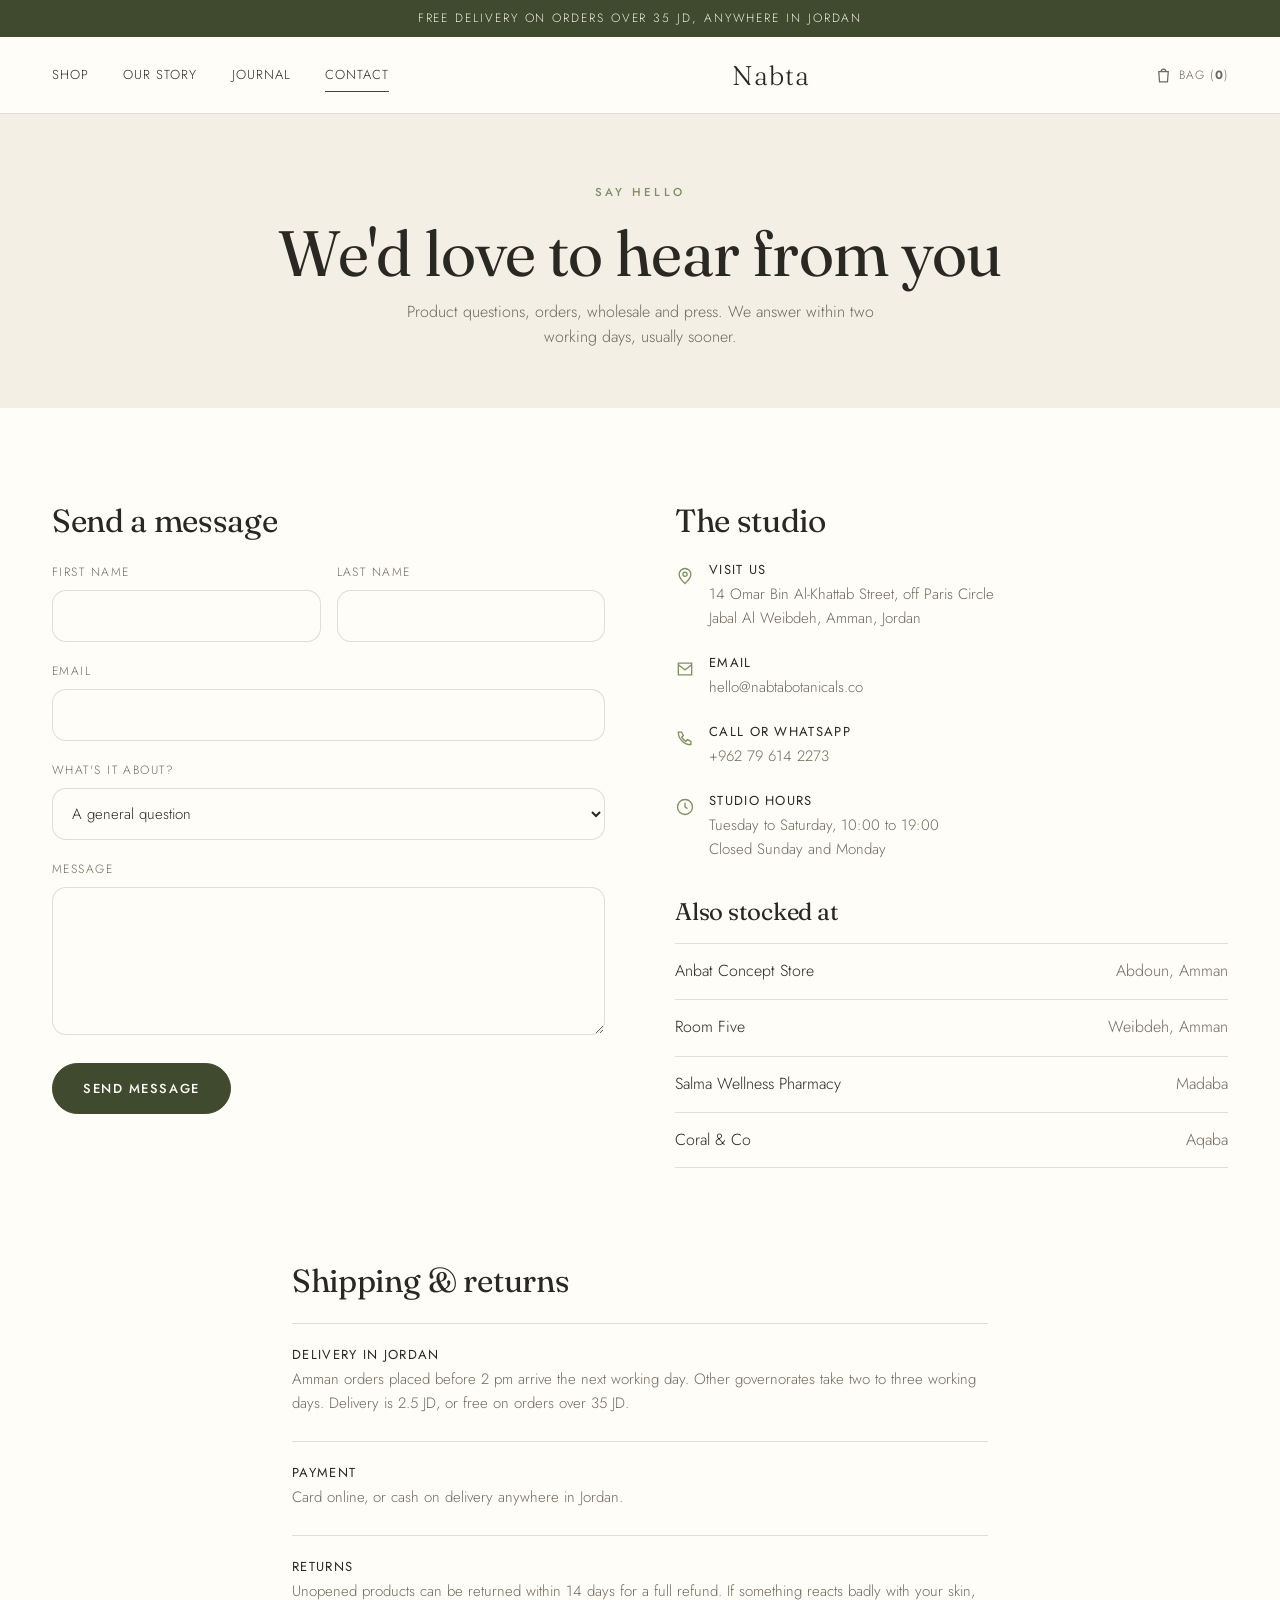
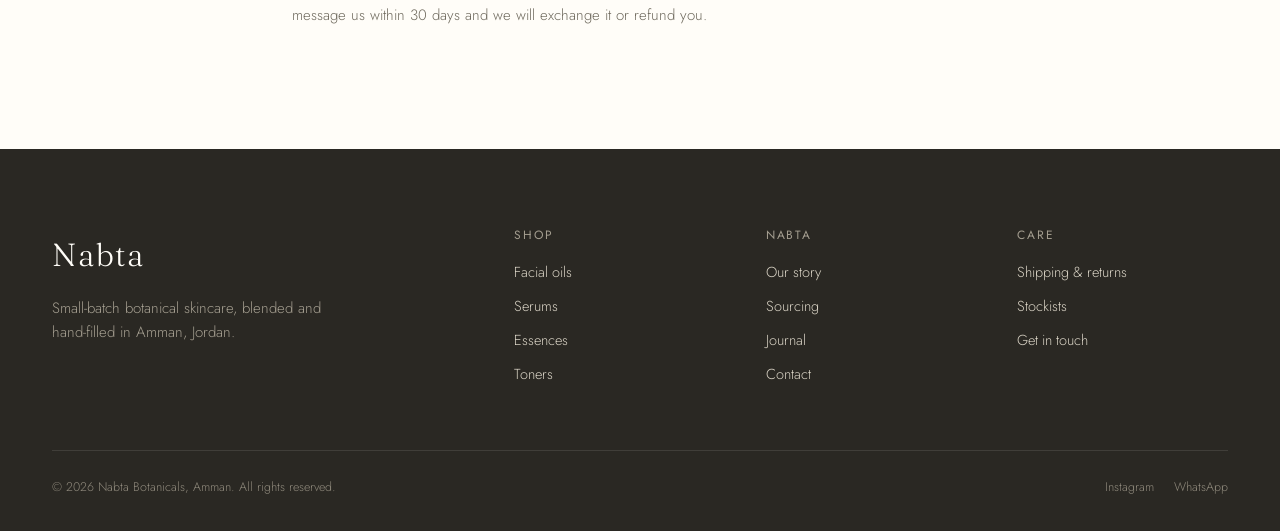
==== commit 4cc7cfaa: "Rewrite copy to read as a real business; replace placeholder links and content Co-Authored-By: Claud" ====
--- a/contact.html
+++ b/contact.html
@@ -27,7 +27,7 @@
 <div class="page-hero">
   <span class="eyebrow">Say hello</span>
   <h1>We'd love to hear from you</h1>
-  <p>A question about a product, a wholesale enquiry, or you just want to talk skin. We read every message ourselves.</p>
+  <p>Product questions, orders, wholesale and press. We answer within two working days, usually sooner.</p>
 </div>
 
 <section>
@@ -50,12 +50,12 @@
     </div>
     <div data-r>
       <h2 style="font-size:32px;margin-bottom:24px">The studio</h2>
-      <div class="info-row"><svg viewBox="0 0 24 24" fill="none" stroke="currentColor" stroke-width="1.6"><path d="M12 21s-7-6-7-11a7 7 0 0 1 14 0c0 5-7 11-7 11z"/><circle cx="12" cy="10" r="2.5"/></svg><div><h4>Visit us</h4><p>Paris Circle, Jabal Al Weibdeh<br>Amman, Jordan</p></div></div>
+      <div class="info-row"><svg viewBox="0 0 24 24" fill="none" stroke="currentColor" stroke-width="1.6"><path d="M12 21s-7-6-7-11a7 7 0 0 1 14 0c0 5-7 11-7 11z"/><circle cx="12" cy="10" r="2.5"/></svg><div><h4>Visit us</h4><p>14 Omar Bin Al-Khattab Street, off Paris Circle<br>Jabal Al Weibdeh, Amman, Jordan</p></div></div>
       <div class="info-row"><svg viewBox="0 0 24 24" fill="none" stroke="currentColor" stroke-width="1.6"><path d="M4 5h16v14H4z"/><path d="M4 7l8 6 8-6"/></svg><div><h4>Email</h4><p>hello@nabtabotanicals.co</p></div></div>
-      <div class="info-row"><svg viewBox="0 0 24 24" fill="none" stroke="currentColor" stroke-width="1.6"><path d="M4 5c0 8 7 15 15 15v-4l-4-2-2 2a12 12 0 0 1-5-5l2-2-2-4H4z"/></svg><div><h4>Call or WhatsApp</h4><p>+962 7 9555 0142</p></div></div>
+      <div class="info-row"><svg viewBox="0 0 24 24" fill="none" stroke="currentColor" stroke-width="1.6"><path d="M4 5c0 8 7 15 15 15v-4l-4-2-2 2a12 12 0 0 1-5-5l2-2-2-4H4z"/></svg><div><h4>Call or WhatsApp</h4><p>+962 79 614 2273</p></div></div>
       <div class="info-row"><svg viewBox="0 0 24 24" fill="none" stroke="currentColor" stroke-width="1.6"><circle cx="12" cy="12" r="9"/><path d="M12 7v5l3 2"/></svg><div><h4>Studio hours</h4><p>Tuesday to Saturday, 10:00 to 19:00<br>Closed Sunday and Monday</p></div></div>
 
-      <h3 style="font-size:24px;margin:38px 0 18px">Also stocked at</h3>
+      <h3 id="stockists" style="font-size:24px;margin:38px 0 18px">Also stocked at</h3>
       <div style="display:grid;gap:2px">
         <div style="display:flex;justify-content:space-between;padding:14px 0;border-top:1px solid var(--line)"><span>Anbat Concept Store</span><span style="color:var(--muted)">Abdoun, Amman</span></div>
         <div style="display:flex;justify-content:space-between;padding:14px 0;border-top:1px solid var(--line)"><span>Room Five</span><span style="color:var(--muted)">Weibdeh, Amman</span></div>
@@ -66,15 +66,24 @@
   </div>
 </section>
 
+<section id="shipping" style="padding-top:0">
+  <div class="wrap" style="max-width:760px">
+    <h2 style="font-size:32px;margin-bottom:24px" data-r>Shipping &amp; returns</h2>
+    <div class="info-row" data-r style="border-top:1px solid var(--line);padding-top:24px"><div><h4>Delivery in Jordan</h4><p>Amman orders placed before 2 pm arrive the next working day. Other governorates take two to three working days. Delivery is 2.5 JD, or free on orders over 35 JD.</p></div></div>
+    <div class="info-row" data-r style="border-top:1px solid var(--line);padding-top:24px"><div><h4>Payment</h4><p>Card online, or cash on delivery anywhere in Jordan.</p></div></div>
+    <div class="info-row" data-r style="border-top:1px solid var(--line);padding-top:24px"><div><h4>Returns</h4><p>Unopened products can be returned within 14 days for a full refund. If something reacts badly with your skin, message us within 30 days and we will exchange it or refund you.</p></div></div>
+  </div>
+</section>
+
 <footer>
   <div class="wrap">
     <div class="foot-top">
       <div class="foot-brand"><span class="brand-word">Nabta</span><p>Small-batch botanical skincare, blended and hand-filled in Amman, Jordan.</p></div>
       <div class="foot-col"><h4>Shop</h4><a href="shop.html">Facial oils</a><a href="shop.html">Serums</a><a href="shop.html">Essences</a><a href="shop.html">Toners</a></div>
-      <div class="foot-col"><h4>Nabta</h4><a href="story.html">Our story</a><a href="story.html">Sourcing</a><a href="journal.html">Journal</a><a href="contact.html">Contact</a></div>
-      <div class="foot-col"><h4>Care</h4><a href="contact.html">Shipping &amp; returns</a><a href="contact.html">Stockists</a><a href="contact.html">Get in touch</a></div>
+      <div class="foot-col"><h4>Nabta</h4><a href="story.html">Our story</a><a href="story.html#sourcing">Sourcing</a><a href="journal.html">Journal</a><a href="contact.html">Contact</a></div>
+      <div class="foot-col"><h4>Care</h4><a href="contact.html#shipping">Shipping &amp; returns</a><a href="contact.html#stockists">Stockists</a><a href="contact.html">Get in touch</a></div>
     </div>
-    <div class="foot-bottom"><span>© <span data-year>2026</span> Nabta Botanicals, Amman. All rights reserved.</span><div class="socials"><a href="https://instagram.com/nabta.botanicals" target="_blank" rel="noopener">Instagram</a><a href="https://wa.me/962795550142" target="_blank" rel="noopener">WhatsApp</a></div></div>
+    <div class="foot-bottom"><span>© <span data-year>2026</span> Nabta Botanicals, Amman. All rights reserved.</span><div class="socials"><a href="https://instagram.com/nabta.botanicals" target="_blank" rel="noopener">Instagram</a><a href="https://wa.me/962796142273" target="_blank" rel="noopener">WhatsApp</a></div></div>
   </div>
 </footer>
 <script src="assets/js/main.js"></script>
--- a/assets/css/style.css
+++ b/assets/css/style.css
@@ -1,4 +1,4 @@
-/* Nabta — botanical skincare. Design system. */
+/* Nabta: botanical skincare. Design system. */
 :root{
   --paper:#fffdf8; --cream:#f4efe4; --sand:#ece4d3;
   --olive:#3f4a2e; --sage:#7f9163; --sage-soft:#aeb994;
